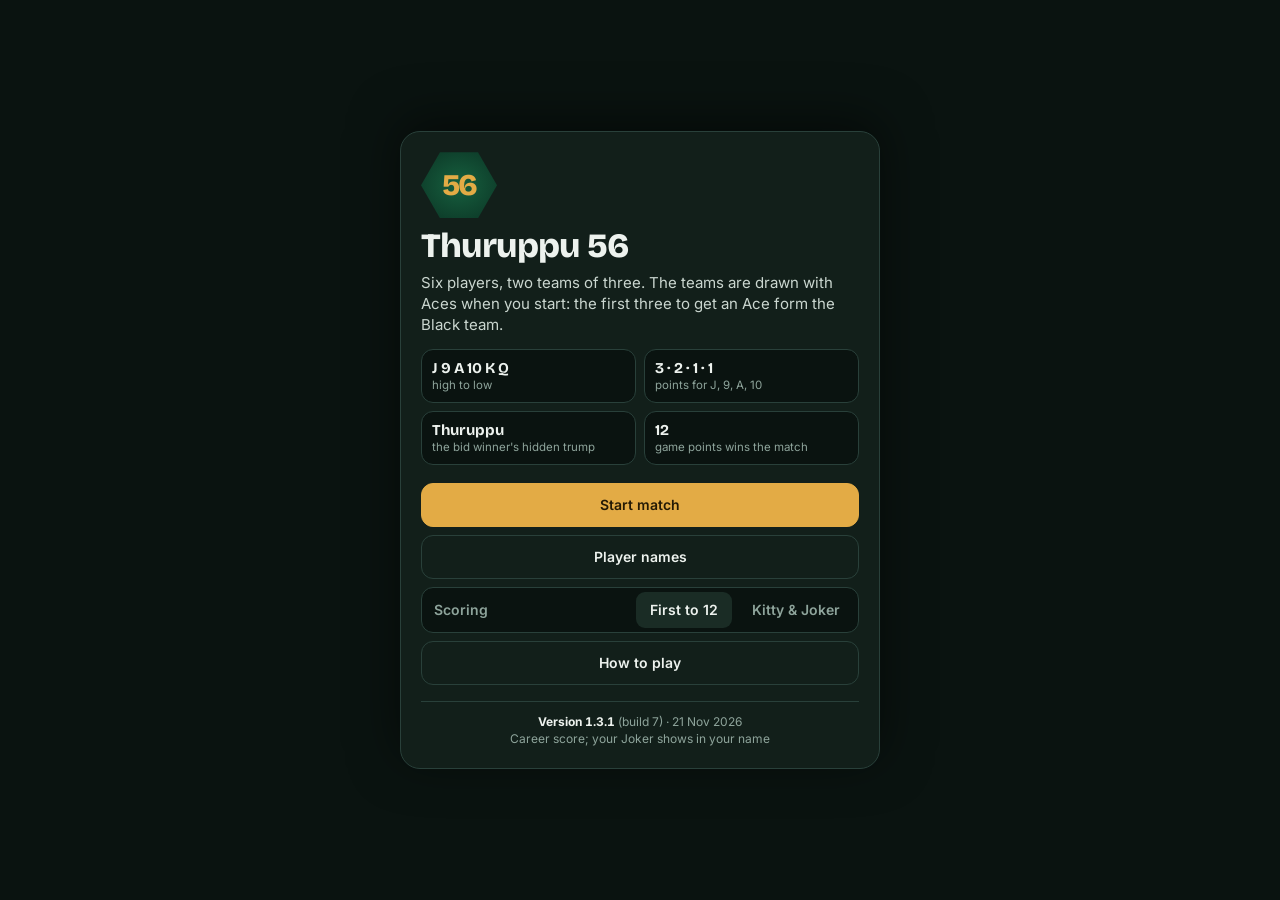
==== thuruppu/play/index.html @ 65a31aef "Thuruppu 56 web game v1.3.1 (build 7)" ====
<!doctype html>
<html lang="en">
<head>
  <meta charset="utf-8">
  <meta name="viewport" content="width=device-width, initial-scale=1, viewport-fit=cover">
  <meta name="theme-color" content="#0a1310">
  <title>Thuruppu 56</title>
  <link rel="stylesheet" href="fonts/fonts.css">
  <link rel="stylesheet" href="styles.css">
  <style>.app{padding-top:max(8px,env(safe-area-inset-top,0px));padding-bottom:max(10px,env(safe-area-inset-bottom,0px));}</style>
</head>
<body>
  <div id="root"></div>
  <script src="game.js"></script>
</body>
</html>
---- thuruppu/play/fonts/fonts.css ----
@font-face{font-family:"Bricolage Grotesque";font-style:normal;font-weight:600;font-display:swap;src:url("bricolage-grotesque-latin-600-normal.woff2") format("woff2");}
@font-face{font-family:"Bricolage Grotesque";font-style:normal;font-weight:700;font-display:swap;src:url("bricolage-grotesque-latin-700-normal.woff2") format("woff2");}
@font-face{font-family:"Bricolage Grotesque";font-style:normal;font-weight:800;font-display:swap;src:url("bricolage-grotesque-latin-800-normal.woff2") format("woff2");}
@font-face{font-family:"Inter";font-style:normal;font-weight:400;font-display:swap;src:url("inter-latin-400-normal.woff2") format("woff2");}
@font-face{font-family:"Inter";font-style:normal;font-weight:500;font-display:swap;src:url("inter-latin-500-normal.woff2") format("woff2");}
@font-face{font-family:"Inter";font-style:normal;font-weight:600;font-display:swap;src:url("inter-latin-600-normal.woff2") format("woff2");}
@font-face{font-family:"Inter";font-style:normal;font-weight:700;font-display:swap;src:url("inter-latin-700-normal.woff2") format("woff2");}
---- thuruppu/play/styles.css ----
/* Layout: one phone-width column — score bar, info chips, hexagon table, action sheet, hand. Wider screens just get a roomier column. */
:root {
  color-scheme: dark;
  --bg: #0a1310;           /* card-room night, green-biased */
  --surface: #121f1a;
  --surface-2: #1a2c25;
  --line: #29403a;
  --text: #edf2ee;
  --muted: #8ea49b;
  --brass: #e3ab45;        /* accent: brass table fittings */
  --brass-ink: #241a05;
  --felt: #17603f;
  --felt-deep: #0b3525;
  --rim: #4a3020;
  --rim-hi: #7a5233;
  --black-team: #e6e1d4;   /* Black team: silver, readable on the dark table */
  --red-team: #ff6a5a;     /* Red team: warmer than the card red */
  --teamA: var(--black-team);   /* seats 0/2/4 (your team) */
  --teamB: var(--red-team);     /* seats 1/3/5 */
  --card: #fbf8f0;
  --card-edge: #d6d0c0;
  --ink: #191919;
  --suit-red: #c42c39;
  --good: #52d690;
  --bad: #ff6f6f;
  --danger: #c2343f;
  --shadow: rgba(0, 0, 0, .5);

  --display: "Bricolage Grotesque", "Segoe UI", system-ui, sans-serif;
  --body: "Inter", "Segoe UI", system-ui, -apple-system, sans-serif;

  --hcw: min(68px, calc((100vw - 40px) / 6.5));   /* hand card width */
  --tcw: clamp(38px, min(11.5vw, 7.4vh), 60px);   /* trick card width */
}

* { box-sizing: border-box; }
html, body { height: 100%; }
body {
  margin: 0;
  background: var(--bg);
  color: var(--text);
  font: 14px/1.4 var(--body);
  -webkit-tap-highlight-color: transparent;
  overflow-x: hidden;
}
#root { height: 100%; }
[hidden] { display: none !important; }
button { font: inherit; color: inherit; }
.muted { color: var(--muted); }
:root.black-is-1 { --teamA: var(--red-team); --teamB: var(--black-team); }
.t0c { color: var(--teamA); font-weight: 600; }
.t1c { color: var(--teamB); font-weight: 600; }
.lname.t0 { color: var(--teamA); font-weight: 600; }
.lname.t1 { color: var(--teamB); font-weight: 600; }
.sym { font-size: 1.1em; line-height: 1; }
.sym.red, .mini.red { color: #ff6370; }

/* ---------- App column ---------- */
.app {
  height: 100%;
  max-width: 640px;
  margin: 0 auto;
  display: grid;
  grid-template-rows: auto auto minmax(300px, 1fr) auto auto;
  gap: 8px;
  padding-left: max(16px, env(safe-area-inset-left, 0px));
  padding-right: max(16px, env(safe-area-inset-right, 0px));
  padding-block: 8px 10px;
}

/* ---------- Top bar ---------- */
.top { display: flex; align-items: center; gap: 12px; }
.brand { display: flex; align-items: baseline; gap: 5px; font-family: var(--display); }
.brand-num { font-size: 28px; font-weight: 800; color: var(--brass); letter-spacing: -1.5px; line-height: 1; }
.brand-word { font-size: 12px; font-weight: 600; color: var(--muted); letter-spacing: .04em; }
.match { flex: 1; display: flex; align-items: center; justify-content: center; gap: 8px; font-variant-numeric: tabular-nums; }
.ms { display: grid; grid-template-columns: auto auto; align-items: baseline; column-gap: 6px; }
.ms b { font-family: var(--display); font-size: 24px; font-weight: 800; line-height: 1; }
.ms-label { font-size: 12px; font-weight: 700; }
.ms.t0 .ms-label, .ms.t0 b { color: var(--teamA); }
.ms.t1 .ms-label, .ms.t1 b { color: var(--teamB); }
.ms-bar { grid-column: 1 / -1; display: block; width: 46px; height: 3px; background: var(--line); border-radius: 2px; margin-top: 4px; overflow: hidden; }
.ms-bar i { display: block; height: 100%; transition: width .4s; }
.ms.t0 .ms-bar i { background: var(--teamA); }
.ms.t1 .ms-bar i { background: var(--teamB); margin-left: auto; }
.ms.t1 .ms-bar { direction: rtl; }
.ms-to { font-size: 11px; color: var(--muted); }
.icon-btn {
  width: 42px; height: 42px; display: grid; place-items: center; border-radius: 12px;
  background: var(--surface); border: 1px solid var(--line); cursor: pointer;
}

/* ---------- Info strip ---------- */
.strip { display: grid; grid-template-columns: 1.2fr 1.25fr 1fr .8fr; gap: 6px; }
.chip {
  background: var(--surface); border: 1px solid var(--line); border-radius: 10px;
  padding: 5px 8px; min-width: 0; display: flex; flex-direction: column;
}
.chip label { font-size: 9.5px; font-weight: 600; text-transform: uppercase; letter-spacing: .09em; color: var(--muted); }
.chip > span { font-size: 13px; white-space: nowrap; overflow: hidden; text-overflow: ellipsis; font-variant-numeric: tabular-nums; }
.lock { color: var(--brass); font-weight: 600; }
.lock::before { content: ""; display: inline-block; width: 7px; height: 6px; margin-right: 4px; border: 2px solid currentColor; border-radius: 2px; vertical-align: 0; box-shadow: 0 -3px 0 -1px var(--surface), 0 -4px 0 0 currentColor; }

/* ---------- Table ---------- */
.table-zone { position: relative; min-height: 0; }
.table { position: absolute; inset: 0; }
.rim, .felt { position: absolute; clip-path: polygon(25% 0, 75% 0, 100% 50%, 75% 100%, 25% 100%, 0 50%); }
.rim { inset: 3% 1%; background: linear-gradient(165deg, var(--rim-hi), var(--rim) 55%, #2b1b10); }
.felt {
  inset: calc(3% + 9px) calc(1% + 12px);
  background:
    radial-gradient(ellipse at 50% 45%, rgba(255, 255, 255, .07), transparent 60%),
    radial-gradient(ellipse at center, var(--felt), var(--felt-deep) 85%);
}
.seats { position: absolute; inset: 0; }

.seat {
  position: absolute; transform: translate(-50%, -50%); z-index: 20;
  display: flex; flex-direction: column; align-items: center; gap: 2px; width: 70px;
}
.seat .av {
  position: relative; width: 42px; height: 42px; border-radius: 50%;
  display: grid; place-items: center; font-family: var(--display); font-weight: 800; font-size: 17px;
  color: var(--bg); border: 3px solid var(--bg); box-shadow: 0 2px 8px var(--shadow);
  transition: box-shadow .2s;
}
.seat.team0 .av { background: var(--teamA); }
.seat.team1 .av { background: var(--teamB); }
.seat.p0 .av { width: auto; height: 30px; padding: 0 12px; border-radius: 15px; font-size: 13px; }
.seat.turn .av { box-shadow: 0 0 0 3px var(--brass), 0 0 18px rgba(227, 171, 69, .7); }
.seat .cnt {
  position: absolute; right: -8px; bottom: -4px; min-width: 18px; height: 18px; padding: 0 4px;
  border-radius: 9px; background: var(--card); color: var(--ink); font: 700 10.5px/18px var(--body); text-align: center;
  box-shadow: 0 1px 3px var(--shadow);
}
.seat .nm {
  font-size: 11.5px; font-weight: 600; background: rgba(8, 14, 12, .78); padding: 1px 7px; border-radius: 8px;
  white-space: nowrap;
}
.seat .tags { display: flex; gap: 3px; min-height: 0; }
.tag { font-size: 10px; font-weight: 800; border-radius: 6px; padding: 1px 5px; line-height: 1.4; }
.tag.dealer { background: var(--text); color: var(--bg); }
.tag.bidder { background: var(--brass); color: var(--brass-ink); }
/* Kitty & Joker */
.ms.kit { grid-template-columns: auto auto auto; }
.kit-stack { grid-column: 1 / -1; display: flex; gap: 2px; margin-top: 4px; min-height: 8px; }
.ms.t1 .kit-stack { justify-content: flex-end; }
.kit-stack i { width: 5px; height: 8px; border-radius: 1.5px; }
.ms.t0 .kit-stack i { background: var(--teamA); }
.ms.t1 .kit-stack i { background: var(--teamB); }
.jk-tally { font-size: 11px; font-weight: 700; color: var(--muted); }
.seat .av .joker {
  position: absolute; left: -10px; top: -8px; z-index: 2;
  background: #7b2cbf; color: #fff; border: 2px solid #f0c868; border-radius: 10px;
  font: 800 13px/1 var(--body); padding: 3px 5px; white-space: nowrap; box-shadow: 0 2px 6px var(--shadow);
}
/* Ace draw */
.draw-list { display: flex; flex-direction: column; gap: 6px; margin: 10px 0; }
.draw-row { display: flex; align-items: center; gap: 8px; background: var(--bg); border: 1px solid var(--line); border-radius: 10px; padding: 6px 10px; min-height: 40px; }
.draw-row.has-ace { border-color: var(--black-team); }
.draw-name { width: 86px; flex: none; font-weight: 700; font-size: 13px; overflow: hidden; text-overflow: ellipsis; white-space: nowrap; }
.draw-cards { flex: 1; display: flex; flex-wrap: wrap; gap: 4px; }
.draw-cards .mini { background: var(--card); color: var(--ink); border-radius: 5px; padding: 2px 5px; font: 800 13px/1.2 var(--display); animation: pop .2s ease-out; }
.draw-cards .mini.red { color: var(--suit-red); }
.draw-cards .mini.ace { outline: 2px solid var(--brass); }
.draw-tag { flex: none; font: 800 11px/1 var(--body); border-radius: 6px; padding: 4px 6px; }
.draw-tag.black { background: var(--black-team); color: var(--bg); }
.draw-tag.red { background: var(--red-team); color: var(--bg); }
.draw-result { display: flex; flex-direction: column; gap: 4px; font-size: 13.5px; }
.draw-result .tk { color: var(--black-team); }
.draw-result .tr { color: var(--red-team); }
/* Thuruppu badge: bottom-left corner of the table, outside the felt and clear of every seat */
.trump-badge {
  position: absolute; left: 0; bottom: 0; z-index: 25; padding: 4px 10px 4px 8px;
  display: flex; flex-direction: row-reverse; align-items: center; gap: 6px;
  background: var(--card); color: var(--ink); border: 2px solid var(--brass); border-radius: 12px;
  box-shadow: 0 4px 14px var(--shadow); animation: pop .3s ease-out;
}
.trump-badge .tb-label { font: 700 9px/1.1 var(--body); text-transform: uppercase; letter-spacing: .1em; color: #6b5a33; max-width: 52px; }
.trump-badge .tb-sym { font: 400 30px/1 var(--display); }
.trump-badge.red .tb-sym { color: var(--suit-red); }
.trump-badge.nt .tb-sym { font: 800 12px/1.05 var(--display); text-align: center; padding: 3px 0; }
@media (min-width: 600px) { .trump-badge .tb-sym { font-size: 38px; } .trump-badge .tb-label { font-size: 10px; } }
.linkbtn { background: none; border: 0; padding: 4px 0; color: var(--muted); font: 600 12.5px var(--body); text-decoration: underline; cursor: pointer; }
.box.decided { animation: rise .2s ease-out; }
.dec-list { display: flex; flex-direction: column; gap: 6px; }
.dec-row { display: flex; align-items: center; gap: 10px; background: var(--bg); border: 1px solid var(--line); border-radius: 10px; padding: 6px 10px; }
.dec-name { width: 84px; flex: none; font-weight: 700; font-size: 13px; overflow: hidden; text-overflow: ellipsis; white-space: nowrap; }
.dec-row.t0 .dec-name { color: var(--teamA); }
.dec-row.t1 .dec-name { color: var(--teamB); }
.dec-cards { display: flex; flex-wrap: wrap; gap: 4px; }
.dec-cards .mini { background: var(--card); color: var(--ink); border-radius: 5px; padding: 2px 5px; font: 800 13px/1.2 var(--display); }
.dec-cards .mini.red { color: var(--suit-red); }
.cot { font-size: 10px; font-weight: 800; letter-spacing: .06em; background: var(--brass); color: var(--brass-ink); border-radius: 5px; padding: 1px 5px; vertical-align: 1px; }
.btn.cotbtn { border-color: var(--brass); color: var(--brass); background: transparent; }
.btn.cotbtn.armed { background: var(--brass); color: var(--brass-ink); }
.tag.out { background: var(--surface-2); color: var(--muted); }
.seat.sitting .av { opacity: .45; filter: grayscale(.7); }
.bidval.thani { font-size: 17px; min-width: 56px; }
.tag.tricks { background: rgba(8, 14, 12, .78); color: var(--muted); }
.tag.tricks::after { content: " tr"; font-weight: 600; }
.bubble {
  position: absolute; top: -10px; left: calc(50% + 12px);
  background: var(--brass); color: var(--brass-ink); font: 800 13px/1 var(--display);
  border-radius: 10px; padding: 4px 8px; box-shadow: 0 2px 6px var(--shadow); animation: pop .25s ease-out;
}
.bubble.pass { background: var(--surface-2); color: var(--muted); font: 600 11px/1 var(--body); padding: 5px 7px; }
@keyframes pop { from { transform: scale(.4); opacity: 0; } }

/* Seats on the six edges of the hexagon, counter-clockwise from the bottom */
.p0 { left: 50%; top: 96%; }
.p1 { left: 87%; top: 72%; }
.p2 { left: 87%; top: 28%; }
.p3 { left: 50%; top: 8%; }
.p4 { left: 13%; top: 28%; }
.p5 { left: 13%; top: 72%; }

/* Trick cards land in front of whoever played them */
.tslot { position: absolute; transform: translate(-50%, -50%); animation: land .22s ease-out; }
.tslot .card { --cw: var(--tcw); }
.t0 { left: 50%; top: 71%; }
.t1 { left: 67%; top: 60%; }
.t2 { left: 67%; top: 40%; }
.t3 { left: 50%; top: 29%; }
.t4 { left: 33%; top: 40%; }
.t5 { left: 33%; top: 60%; }
.tslot.win .card { box-shadow: 0 0 0 3px var(--brass), 0 0 22px rgba(227, 171, 69, .85); }
@keyframes land { from { opacity: 0; transform: translate(-50%, -50%) scale(1.3); } }

.center-bid { position: absolute; left: 50%; top: 50%; transform: translate(-50%, -50%); text-align: center; pointer-events: none; }
.cb-num { font: 800 clamp(48px, 15vw, 84px)/1 var(--display); color: var(--brass); letter-spacing: -3px; text-shadow: 0 3px 14px var(--shadow); }
.cb-num.dim { color: rgba(255, 255, 255, .14); }
.cb-who { font-size: 13px; margin-top: 2px; }
.cb-round { display: block; font-size: 11px; color: var(--muted); }
/* The top seat's bid bubble goes beside the avatar, so it never covers the info chips above the table. */
.p3 .bubble { top: 6px; left: calc(50% + 26px); }

.flash {
  position: absolute; left: 50%; top: 50%; transform: translate(-50%, -50%) scale(.85); z-index: 40;
  background: var(--bg); border: 2px solid var(--brass); border-radius: 18px; padding: 10px 28px; text-align: center;
  opacity: 0; pointer-events: none; transition: opacity .25s, transform .25s; box-shadow: 0 12px 40px var(--shadow);
}
.flash.show { opacity: 1; transform: translate(-50%, -50%) scale(1); }
.fl-label { font-size: 11px; font-weight: 700; text-transform: uppercase; letter-spacing: .14em; color: var(--brass); }
.fl-big { font: 800 52px/1.1 var(--display); color: var(--text); }
.fl-big.red { color: #ff6370; }

/* ---------- Cards ---------- */
.card {
  --cw: var(--hcw);
  position: relative; flex: none; width: var(--cw); height: calc(var(--cw) * 1.42);
  background: linear-gradient(170deg, var(--card), #efe9dc); color: var(--ink);
  border: 1px solid var(--card-edge); border-radius: calc(var(--cw) * .12);
  box-shadow: 0 2px 6px var(--shadow); user-select: none; -webkit-user-select: none;
}
.card.red { color: var(--suit-red); }
.card .corner {
  position: absolute; top: 4%; left: 7%; text-align: center; font: 800 calc(var(--cw) * .27)/1 var(--display); letter-spacing: -.5px;
}
.card .corner i { display: block; font-style: normal; font-size: .82em; margin-top: 1px; }
.card .mid { position: absolute; inset: 22% 0 0 18%; display: grid; place-items: center; font-size: calc(var(--cw) * .56); }
.card .pts {
  position: absolute; top: 5%; right: 6%; width: calc(var(--cw) * .25); height: calc(var(--cw) * .25);
  border-radius: 50%; background: var(--ink); color: var(--brass);
  font: 700 calc(var(--cw) * .16)/calc(var(--cw) * .25) var(--body); text-align: center;
}
.card.trumped { outline: 3px solid var(--brass); outline-offset: -1px; }

/* ---------- Action sheet ---------- */
.sheet {
  background: var(--surface); border: 1px solid var(--line); border-radius: 16px;
  padding: 10px 12px; min-height: 104px; display: flex; flex-direction: column; justify-content: center; gap: 8px;
}
.sheet-head { min-width: 0; }
.sheet-title { font: 700 16px/1.25 var(--display); }
.sheet-title.go { color: var(--brass); }
.sheet-sub { font-size: 12.5px; color: var(--muted); margin-top: 2px; }
.sheet-head.wait { text-align: center; }
.dots { display: inline-flex; gap: 3px; margin-left: 6px; vertical-align: middle; }
.dots i { width: 4px; height: 4px; border-radius: 50%; background: var(--muted); animation: blink 1.2s infinite; }
.dots i:nth-child(2) { animation-delay: .2s; }
.dots i:nth-child(3) { animation-delay: .4s; }
@keyframes blink { 0%, 80%, 100% { opacity: .25; } 40% { opacity: 1; } }

.row { display: flex; gap: 8px; align-items: center; flex-wrap: wrap; }
.row.end { justify-content: flex-end; }
.col { display: flex; flex-direction: column; gap: 8px; }
.btn {
  min-height: 44px; padding: 0 16px; border-radius: 12px; cursor: pointer; font-weight: 600;
  background: var(--surface-2); border: 1px solid var(--line); color: var(--text);
  transition: transform .08s, background .15s, opacity .15s;
}
.btn:active:not(:disabled) { transform: scale(.97); }
.btn:disabled { opacity: .45; cursor: default; }
.btn.primary { background: var(--brass); border-color: var(--brass); color: var(--brass-ink); }
.btn.danger { background: var(--danger); border-color: var(--danger); color: #fff; animation: pulse 1.6s infinite; }
.btn.ghost { background: transparent; }
.btn.wide { width: 100%; }
.row > .btn.primary { flex: 1; }
.btn .mini { font-weight: 800; }
.btn.primary .mini.red { color: #9b1822; }
@keyframes pulse { 50% { box-shadow: 0 0 0 6px rgba(194, 52, 63, .28); } }
:focus-visible { outline: 2px solid var(--brass); outline-offset: 2px; }

.stepper { display: flex; align-items: center; background: var(--bg); border: 1px solid var(--line); border-radius: 12px; }
.step { width: 44px; height: 44px; border: 0; background: none; font-size: 22px; font-weight: 600; cursor: pointer; color: var(--text); }
.step:disabled { opacity: .3; }
.bidval { min-width: 40px; text-align: center; font: 800 22px/1 var(--display); color: var(--brass); font-variant-numeric: tabular-nums; }
.jumps { display: flex; align-items: center; gap: 6px; font-size: 12px; color: var(--muted); }
.jump { height: 30px; min-width: 40px; border-radius: 8px; border: 1px solid var(--line); background: var(--surface-2); font-weight: 700; cursor: pointer; }

/* ---------- Hand ---------- */
.hand {
  display: flex; justify-content: center; align-items: flex-end;
  padding-top: 18px; min-height: calc(var(--hcw) * 1.42 + 22px);
}
.hand .card { transition: transform .15s, opacity .15s, box-shadow .15s, filter .15s; cursor: pointer; }
.hand .card + .card { margin-left: calc(var(--hcw) * -0.2); }
.hand .card.playable { box-shadow: 0 0 0 2px var(--good), 0 3px 8px var(--shadow); }
.hand .card.sel { transform: translateY(-16px); box-shadow: 0 0 0 3px var(--brass), 0 10px 18px var(--shadow); z-index: 3; }
.hand .card.illegal { filter: brightness(.45) saturate(.4); }
.hand .card.indicator::after {
  content: "face-down"; position: absolute; inset: 0; border-radius: inherit;
  display: grid; place-items: center; text-align: center; font: 700 calc(var(--hcw) * .15)/1.1 var(--body);
  text-transform: uppercase; letter-spacing: .04em; color: var(--brass);
  background: repeating-linear-gradient(45deg, rgba(20, 30, 26, .82) 0 6px, rgba(36, 54, 46, .82) 6px 12px);
}
.hand .card.shake { animation: shake .35s; }
@keyframes shake { 25% { transform: translateX(-5px); } 75% { transform: translateX(5px); } }

/* ---------- Overlays ---------- */
.overlay {
  position: fixed; inset: 0; z-index: 100; display: grid; place-items: end center;
  background: rgba(3, 7, 5, .66);
  padding: 16px max(16px, env(safe-area-inset-right, 0px)) calc(16px + env(safe-area-inset-bottom, 0px)) max(16px, env(safe-area-inset-left, 0px));
  overflow-y: auto;
}
.overlay.intro { background: var(--bg); place-items: center; }
.box {
  width: min(480px, 100%); background: var(--surface); border: 1px solid var(--line); border-radius: 20px;
  padding: 20px; box-shadow: 0 -10px 50px var(--shadow); animation: rise .25s ease-out;
  max-height: calc(100% - 8px); overflow-y: auto;
}
@keyframes rise { from { transform: translateY(30px); opacity: 0; } }
.box h1 { font: 800 34px/1.05 var(--display); margin: 10px 0 8px; letter-spacing: -1px; text-wrap: balance; }
.box h2 { font: 700 20px/1.2 var(--display); margin: 0 0 12px; }
.box h3 { font: 700 12px/1 var(--body); text-transform: uppercase; letter-spacing: .1em; color: var(--brass); margin: 16px 0 6px; }
.box p { margin: 0 0 8px; color: #cad6cf; max-width: 65ch; }
.box .lead { font-size: 15px; }

.intro { text-align: left; }
.intro-mark {
  width: 76px; height: 66px; display: grid; place-items: center;
  clip-path: polygon(25% 0, 75% 0, 100% 50%, 75% 100%, 25% 100%, 0 50%);
  background: radial-gradient(ellipse, var(--felt), var(--felt-deep));
}
.intro-mark span { font: 800 30px/1 var(--display); color: var(--brass); letter-spacing: -1.5px; }
.facts { list-style: none; padding: 0; margin: 14px 0 18px; display: grid; grid-template-columns: 1fr 1fr; gap: 8px; }
.facts li { background: var(--bg); border: 1px solid var(--line); border-radius: 12px; padding: 9px 10px; display: flex; flex-direction: column; }
.facts b { font: 700 15px/1.2 var(--display); color: var(--text); }
.facts span { font-size: 11.5px; color: var(--muted); }

.seg { display: flex; align-items: center; gap: 6px; padding: 4px 4px 4px 12px; background: var(--bg); border: 1px solid var(--line); border-radius: 12px; }
.seg span { flex: 1; color: var(--muted); font-weight: 600; }
.segbtn { min-height: 36px; padding: 0 14px; border-radius: 9px; border: 0; background: transparent; font-weight: 600; cursor: pointer; color: var(--muted); }
.segbtn.on { background: var(--surface-2); color: var(--text); }

.names-list { display: flex; flex-direction: column; gap: 8px; margin-top: 12px; }
.nrow { display: flex; align-items: center; gap: 10px; background: var(--bg); border: 1px solid var(--line); border-radius: 12px; padding: 6px 6px 6px 12px; }
.ndot { width: 10px; height: 10px; border-radius: 50%; flex: none; }
.nrow.t0 .ndot { background: var(--teamA); }
.nrow.t1 .ndot { background: var(--teamB); }
.nrole { width: 74px; flex: none; font-weight: 600; font-size: 13px; display: flex; flex-direction: column; line-height: 1.2; }
.nrole em { font-style: normal; font-weight: 500; font-size: 11px; color: var(--muted); }
.nrow input {
  flex: 1; min-width: 0; height: 40px; border-radius: 9px; border: 1px solid var(--line); background: var(--surface-2);
  color: var(--text); font: 600 15px var(--body); padding: 0 10px;
}
.nrow input:focus { outline: 2px solid var(--brass); outline-offset: 0; border-color: transparent; }
.seat .nm { max-width: 84px; overflow: hidden; text-overflow: ellipsis; }
.seat.p0 .av { max-width: 150px; display: flex; align-items: center; gap: 5px; line-height: 24px; white-space: nowrap; }
.seat.p0 .av .nm0 { overflow: hidden; text-overflow: ellipsis; min-width: 0; }
/* Your own Joker sits inside your name pill (outside it would be clipped or covered). */
.seat.p0 .av .joker { position: static; flex: none; font-size: 11.5px; padding: 2px 5px; border-width: 1.5px; box-shadow: none; }
.career { margin-top: 14px; padding: 10px 12px; border: 1px solid var(--line); border-radius: 10px; font-size: 13px; }
.career-h { font-size: 12px; font-weight: 700; margin-bottom: 4px; }
.career-row { display: flex; justify-content: space-between; gap: 8px; font-variant-numeric: tabular-nums; }
.career-row b { font-size: 16px; }
.career-sub { font-size: 11.5px; margin-top: 3px; }
.ver { margin-top: 16px; padding-top: 12px; border-top: 1px solid var(--line); font-size: 12px; color: var(--muted); text-align: center; }
.ver b { color: var(--text); font-variant-numeric: tabular-nums; }
.log ul { list-style: none; margin: 0 0 12px; padding: 0; max-height: 55vh; overflow-y: auto; }
.log li { padding: 7px 0; border-bottom: 1px solid var(--line); font-size: 13.5px; }

.verdict { font: 800 24px/1.15 var(--display); margin-bottom: 12px; }
.good { color: var(--good); }
.bad { color: var(--bad); }
.tally { display: flex; align-items: center; gap: 10px; background: var(--bg); border: 1px solid var(--line); border-radius: 14px; padding: 10px 14px; margin-bottom: 12px; }
.tal { flex: 1; display: flex; flex-direction: column; }
.tal.t1 { text-align: right; }
.tal span { font-size: 11px; font-weight: 700; text-transform: uppercase; letter-spacing: .08em; }
.tal.t0 span, .tal.t0 b { color: var(--teamA); }
.tal.t1 span, .tal.t1 b { color: var(--teamB); }
.tal b { font: 800 34px/1 var(--display); font-variant-numeric: tabular-nums; }
.tal-mid { font-size: 11px; color: var(--muted); }
.sum { margin: 0; }
.sum div { display: flex; justify-content: space-between; gap: 12px; padding: 8px 0; border-bottom: 1px solid var(--line); }
.sum dt { color: var(--muted); }
.sum dd { margin: 0; text-align: right; }
.champ { margin-top: 14px; font: 800 20px/1.2 var(--display); text-align: center; }
.box .row.end { margin-top: 16px; }

/* ---------- Larger screens ---------- */
@media (min-width: 600px) {
  :root { --tcw: clamp(44px, 7.5vh, 66px); --hcw: 72px; }
  .seat { width: 90px; }
  .seat .av { width: 50px; height: 50px; font-size: 20px; }
  .seat .nm { font-size: 12.5px; }
  .chip > span { font-size: 14px; }
}
@media (max-height: 640px) {
  .app { grid-template-rows: auto auto minmax(250px, 1fr) auto auto; gap: 6px; }
  .sheet { min-height: 90px; padding: 8px 10px; }
}
@media (prefers-reduced-motion: reduce) {
  *, *::before, *::after { animation: none !important; transition: none !important; }
}
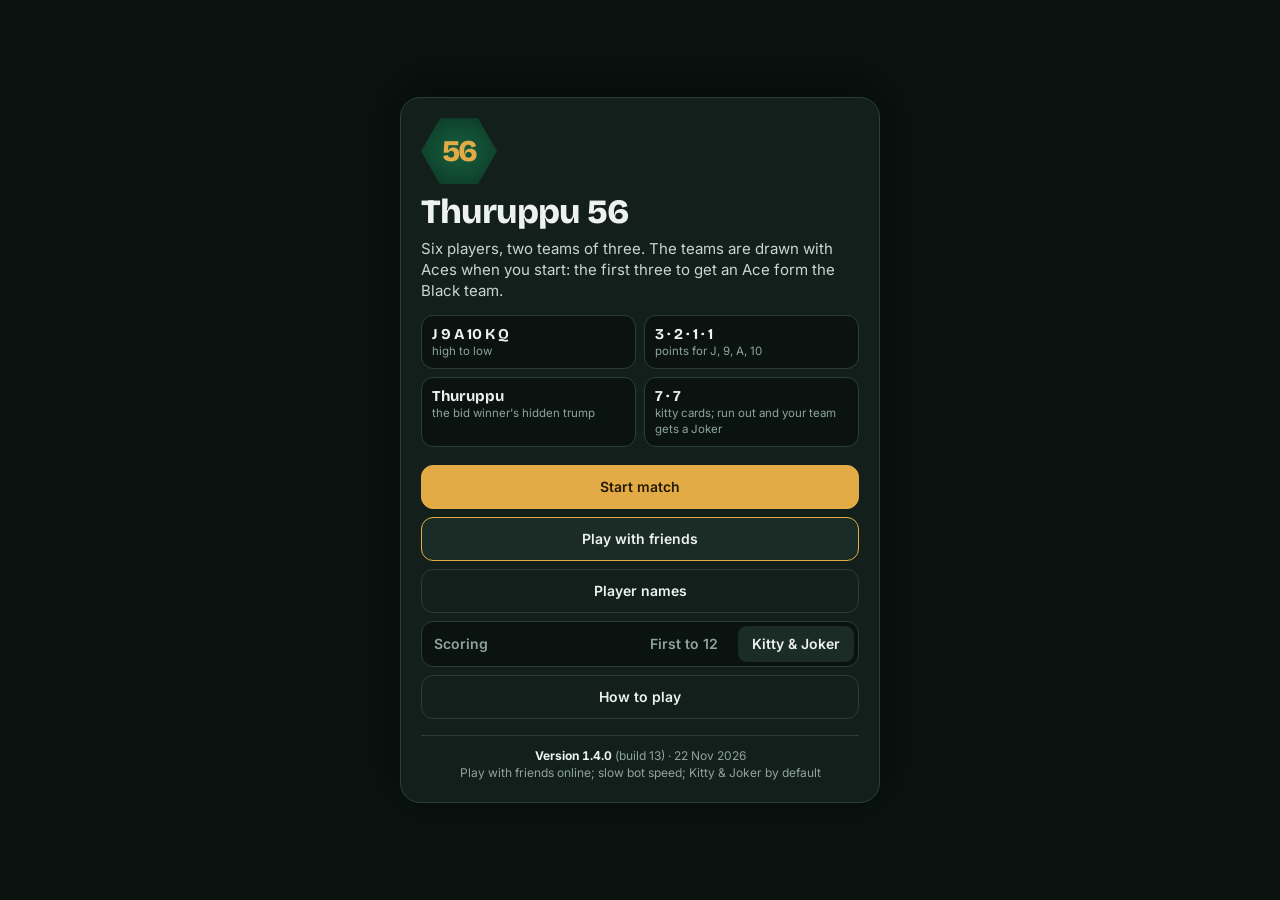
==== commit b2195625: "Thuruppu 56 web game v1.4.0 (build 13) (play)" ====
--- a/thuruppu/play/index.html
+++ b/thuruppu/play/index.html
@@ -11,6 +11,7 @@
 </head>
 <body>
   <div id="root"></div>
+  <script src="engine.js"></script>
   <script src="game.js"></script>
 </body>
 </html>
--- a/thuruppu/play/styles.css
+++ b/thuruppu/play/styles.css
@@ -146,8 +146,8 @@
 .kit-stack { grid-column: 1 / -1; display: flex; gap: 2px; margin-top: 4px; min-height: 8px; }
 .ms.t1 .kit-stack { justify-content: flex-end; }
 .kit-stack i { width: 5px; height: 8px; border-radius: 1.5px; }
-.ms.t0 .kit-stack i { background: var(--teamA); }
-.ms.t1 .kit-stack i { background: var(--teamB); }
+.kit-stack i.k0 { background: var(--teamA); }
+.kit-stack i.k1 { background: var(--teamB); }
 .jk-tally { font-size: 11px; font-weight: 700; color: var(--muted); }
 .seat .av .joker {
   position: absolute; left: -10px; top: -8px; z-index: 2;
@@ -237,12 +237,12 @@
 
 .flash {
   position: absolute; left: 50%; top: 50%; transform: translate(-50%, -50%) scale(.85); z-index: 40;
-  background: var(--bg); border: 2px solid var(--brass); border-radius: 18px; padding: 10px 28px; text-align: center;
+  background: var(--bg); border: 2px solid var(--brass); border-radius: 14px; padding: 5px 16px 6px; text-align: center;
   opacity: 0; pointer-events: none; transition: opacity .25s, transform .25s; box-shadow: 0 12px 40px var(--shadow);
 }
 .flash.show { opacity: 1; transform: translate(-50%, -50%) scale(1); }
-.fl-label { font-size: 11px; font-weight: 700; text-transform: uppercase; letter-spacing: .14em; color: var(--brass); }
-.fl-big { font: 800 52px/1.1 var(--display); color: var(--text); }
+.fl-label { font-size: 10px; font-weight: 700; text-transform: uppercase; letter-spacing: .12em; color: var(--brass); }
+.fl-big { font: 800 32px/1.05 var(--display); color: var(--text); white-space: nowrap; }
 .fl-big.red { color: #ff6370; }
 
 /* ---------- Cards ---------- */
@@ -425,3 +425,45 @@
 @media (prefers-reduced-motion: reduce) {
   *, *::before, *::after { animation: none !important; transition: none !important; }
 }
+
+/* ---------- Online play: join screen, lobby, turn clock ---------- */
+.friends .field { display: flex; flex-direction: column; gap: 6px; font-weight: 600; color: var(--muted); margin: 12px 0; }
+.friends input, .code-in {
+  height: 44px; border-radius: 10px; border: 1px solid var(--line); background: var(--surface-2);
+  color: var(--text); font: 600 16px var(--body); padding: 0 12px; min-width: 0;
+}
+.friends input:focus { outline: 2px solid var(--brass); outline-offset: 0; border-color: transparent; }
+.code-in { flex: 1; text-transform: uppercase; letter-spacing: .25em; font-family: var(--display); font-weight: 800; text-align: center; }
+.row.join { margin-top: 4px; }
+.or { display: flex; align-items: center; gap: 10px; color: var(--muted); font-size: 13px; margin: 16px 0 8px; }
+.or::before, .or::after { content: ""; flex: 1; height: 1px; background: var(--line); }
+.err { color: var(--red-team); font-weight: 600; margin: 10px 0 0; }
+.center { text-align: center; }
+.small { font-size: 12.5px; }
+.friends-btn { border-color: var(--brass); }
+.lobby-head { display: flex; align-items: center; justify-content: space-between; gap: 12px; }
+.lobby-head .col { gap: 6px; }
+.tcode { font: 800 36px/1.1 var(--display); letter-spacing: .12em; color: var(--brass); }
+.lobby-seats { display: grid; gap: 6px; margin: 10px 0; }
+.lseat {
+  display: flex; align-items: center; gap: 10px; min-height: 42px; padding: 0 12px; border-radius: 10px;
+  border: 1px solid var(--line); background: var(--bg); color: var(--text); font: 600 15px var(--body); text-align: left; cursor: pointer;
+}
+.lseat:disabled { cursor: default; opacity: 1; }
+.lseat.bot { border-style: dashed; }
+.lseat.me { border-color: var(--brass); }
+.lseat.t0 .ls-n { background: var(--teamA); color: var(--bg); }
+.lseat.t1 .ls-n { background: var(--teamB); color: var(--bg); }
+.ls-n { width: 22px; height: 22px; border-radius: 50%; display: grid; place-items: center; font-size: 12px; font-weight: 800; background: var(--surface-2); color: var(--muted); flex: none; }
+.ls-name { flex: 1; min-width: 0; overflow: hidden; text-overflow: ellipsis; white-space: nowrap; }
+.lt { font-style: normal; font-size: 11px; font-weight: 800; padding: 2px 6px; border-radius: 6px; background: var(--surface-2); color: var(--muted); }
+.lt.you { background: var(--brass); color: var(--brass-ink); }
+.lt.offline { color: var(--red-team); }
+.lobby .seg { margin-top: 8px; }
+.lobby .btn.primary.wide { margin-top: 12px; }
+.tmr { margin-top: 4px; font-size: 12.5px; font-weight: 700; color: var(--muted); font-variant-numeric: tabular-nums; }
+.tmr.low { color: var(--red-team); }
+.netwarn { display: inline-block; margin-bottom: 4px; font-size: 12px; font-weight: 800; color: var(--brass-ink); background: var(--brass); border-radius: 6px; padding: 1px 7px; }
+.tag.bot { background: var(--surface-2); color: var(--muted); }
+.tag.off { background: rgba(255, 106, 90, .18); color: var(--red-team); }
+.seat.dropped .av { opacity: .55; }
